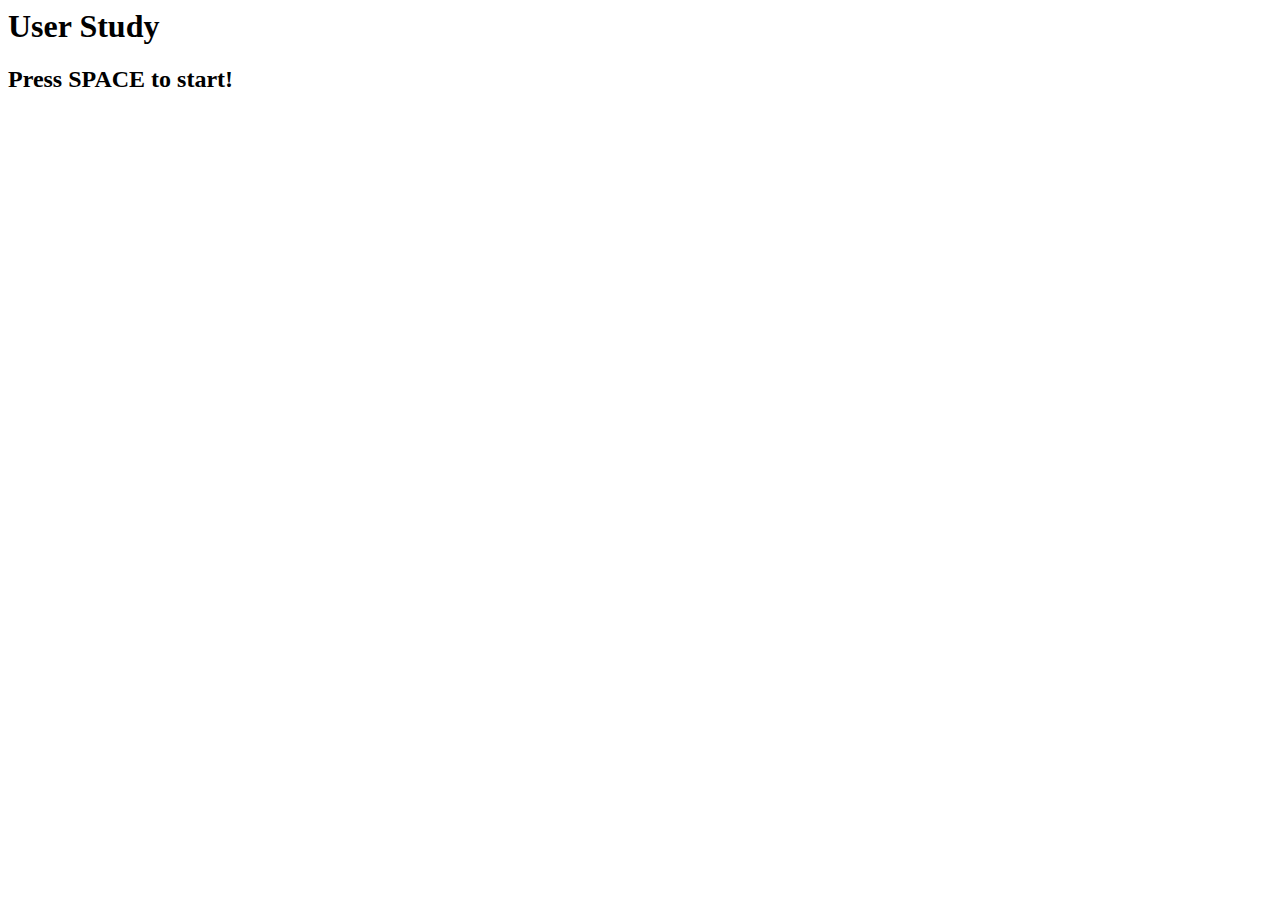
==== Assignment 1/index.html @ 7b250435 "added folder structure" ====
<html>
    <!-- New experiment: show a bunch of things, one of them sticks out, see how fast you can point it out -->
    <head>
        <title>Human Capabilities — Reaction Time Test</title>
        <link rel="stylesheet" href="css/styles.css">
    </head>
    <body>
        <h1 id="indicator">User Study</h1>
        <h2 id="instruction">Press SPACE to start!</h2>
        <p id="time"></p>
        <p id="count"></p>
        <p id="mean"></p>
        <p id="sd"></p>
        <script type="text/javascript" src="js/code.js"></script>
    </body>
</html>
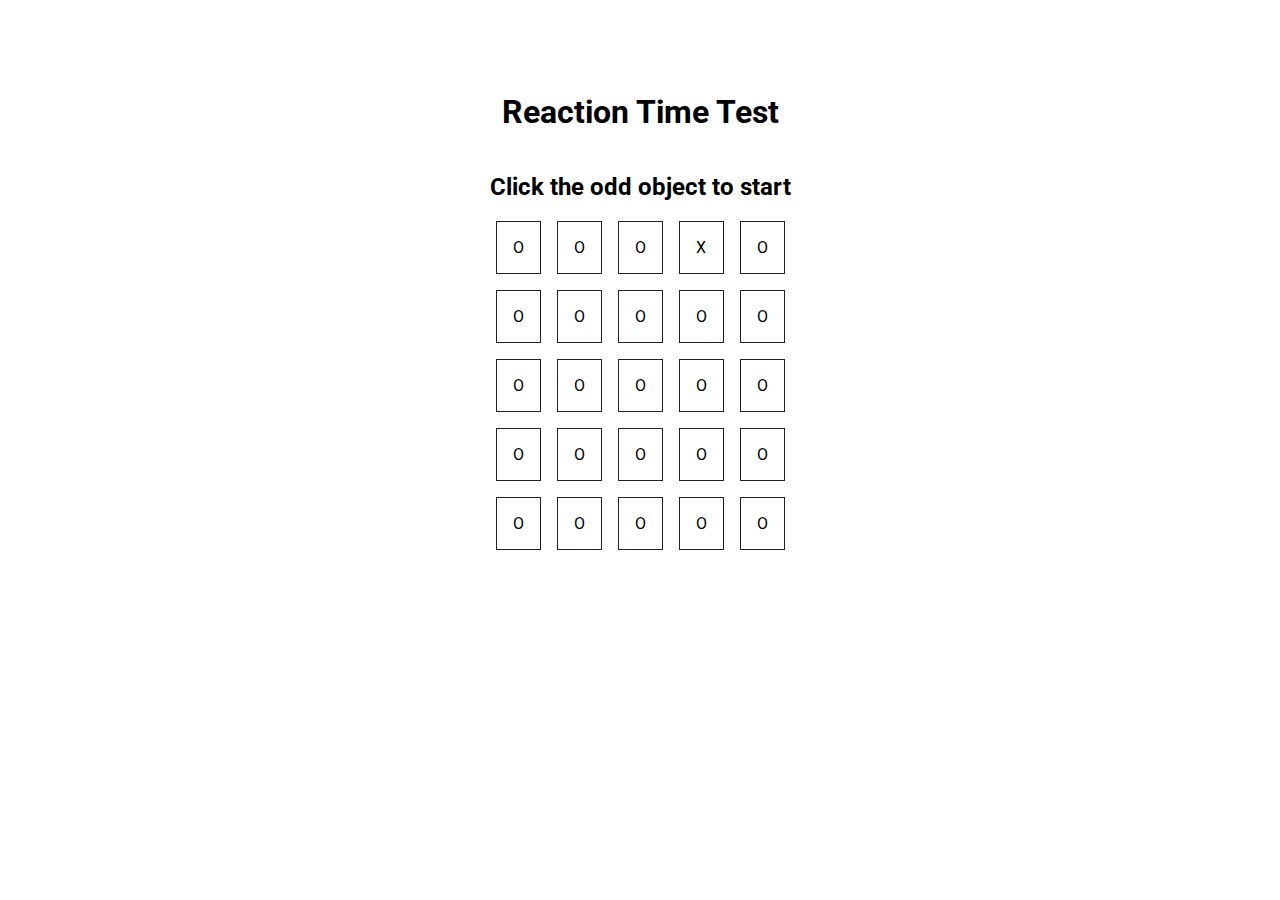
==== commit f8eb29da: "added creation of grid + click functionality" ====
--- a/Assignment 1/index.html
+++ b/Assignment 1/index.html
@@ -3,14 +3,22 @@
     <head>
         <title>Human Capabilities — Reaction Time Test</title>
         <link rel="stylesheet" href="css/styles.css">
+        <link href="https://fonts.googleapis.com/css2?family=Roboto&display=swap" rel="stylesheet">
     </head>
     <body>
-        <h1 id="indicator">User Study</h1>
+        <div class="container">
+            <h1>Reaction Time Test</h1>
+            <h2>Click the odd object to start</h2>
+            <div id="grid">
+
+            </div>
+        </div>
+        <!--<h1 id="indicator">User Study</h1>
         <h2 id="instruction">Press SPACE to start!</h2>
         <p id="time"></p>
         <p id="count"></p>
         <p id="mean"></p>
-        <p id="sd"></p>
+        <p id="sd"></p>-->
         <script type="text/javascript" src="js/code.js"></script>
     </body>
 </html>
--- a/Assignment 1/css/styles.css
+++ b/Assignment 1/css/styles.css
@@ -0,0 +1,33 @@
+:root {
+  --grid-cols: 5;
+  --grid-rows: 5;
+}
+
+html, * {
+  box-sizing: border-box;
+}
+
+html {
+  font-family: 'Roboto', sans-serif;
+}
+
+.container {
+  display: flex;
+  justify-content: center;
+  align-items: center;
+  flex-direction: column;
+  padding-top: 64px;
+}
+
+#grid {
+  display: grid;
+  grid-gap: 1rem; 
+  grid-template-rows: repeat(var(--grid-rows), 1fr);
+  grid-template-columns: repeat(var(--grid-cols), 1fr);
+}
+
+.grid-item {
+  padding: 1rem;
+  border: 1px solid #222222;
+  text-align: center
+}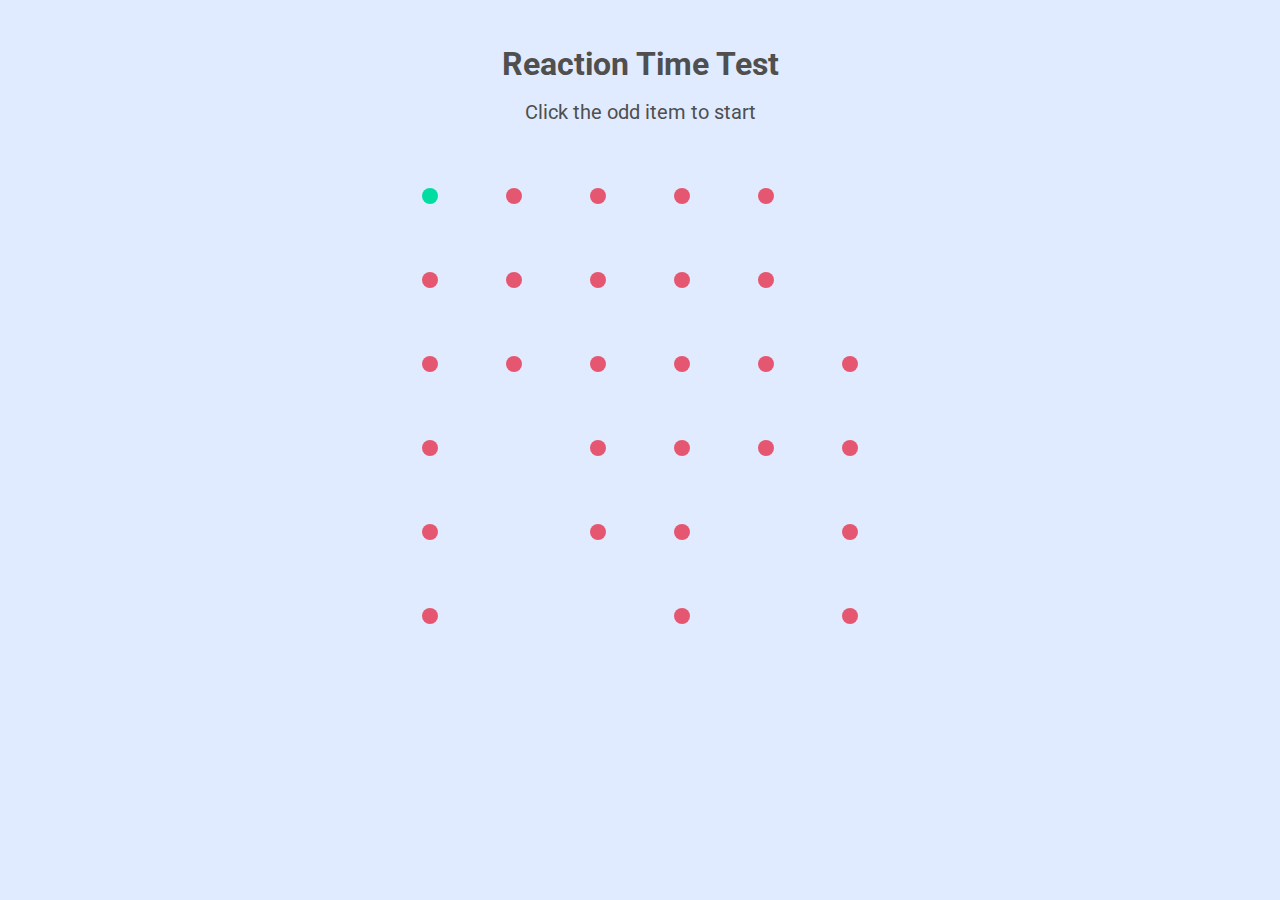
==== commit 49eb6dd3: "added a bunch of styles + working test skeleton" ====
--- a/Assignment 1/index.html
+++ b/Assignment 1/index.html
@@ -1,24 +1,18 @@
 <html>
     <!-- New experiment: show a bunch of things, one of them sticks out, see how fast you can point it out -->
     <head>
-        <title>Human Capabilities — Reaction Time Test</title>
+        <title>Reaction Time Test</title>
         <link rel="stylesheet" href="css/styles.css">
         <link href="https://fonts.googleapis.com/css2?family=Roboto&display=swap" rel="stylesheet">
     </head>
     <body>
         <div class="container">
-            <h1>Reaction Time Test</h1>
-            <h2>Click the odd object to start</h2>
+            <h1 class="title">Reaction Time Test</h1>
+            <h2 id="subtitle" class="subtitle">Click the odd item to start</h2>
             <div id="grid">
 
             </div>
         </div>
-        <!--<h1 id="indicator">User Study</h1>
-        <h2 id="instruction">Press SPACE to start!</h2>
-        <p id="time"></p>
-        <p id="count"></p>
-        <p id="mean"></p>
-        <p id="sd"></p>-->
         <script type="text/javascript" src="js/code.js"></script>
     </body>
 </html>
--- a/Assignment 1/css/styles.css
+++ b/Assignment 1/css/styles.css
@@ -1,14 +1,25 @@
 :root {
-  --grid-cols: 5;
-  --grid-rows: 5;
+  --grid-cols: 6;
+  --grid-rows: 6;
 }
-
 html, * {
   box-sizing: border-box;
 }
+html, body {
+  font-family: 'Roboto', sans-serif;
+  margin: 0;
+  padding: 0;
+  background-color: #E0EBFF;
+  color: #4F4F4F;
+}
 
-html {
-  font-family: 'Roboto', sans-serif;
+.title {
+  margin-bottom: 0;
+}
+.subtitle {
+  font-weight: 400;
+  font-size: 20px;
+  margin-bottom: 32px;
 }
 
 .container {
@@ -16,18 +27,30 @@
   justify-content: center;
   align-items: center;
   flex-direction: column;
-  padding-top: 64px;
+  padding-top: 24px;
 }
 
 #grid {
   display: grid;
-  grid-gap: 1rem; 
+  grid-gap: 0.25rem; 
   grid-template-rows: repeat(var(--grid-rows), 1fr);
   grid-template-columns: repeat(var(--grid-cols), 1fr);
 }
+.grid-item {
+  padding: 2rem;
+  text-align: center;
+  cursor: pointer;
+  transition: all .2s ease-in-out;
+}
+.grid-item-content {
+  background-color: #E55770;
+  padding: 0.5rem;
+  border-radius: 50%;
+}
 
-.grid-item {
-  padding: 1rem;
-  border: 1px solid #222222;
-  text-align: center
+.odd-item:hover, .odd-item:active {
+  transform: scale(1.4);
+}
+.odd-item-content {
+  background-color: #01DCA1;
 }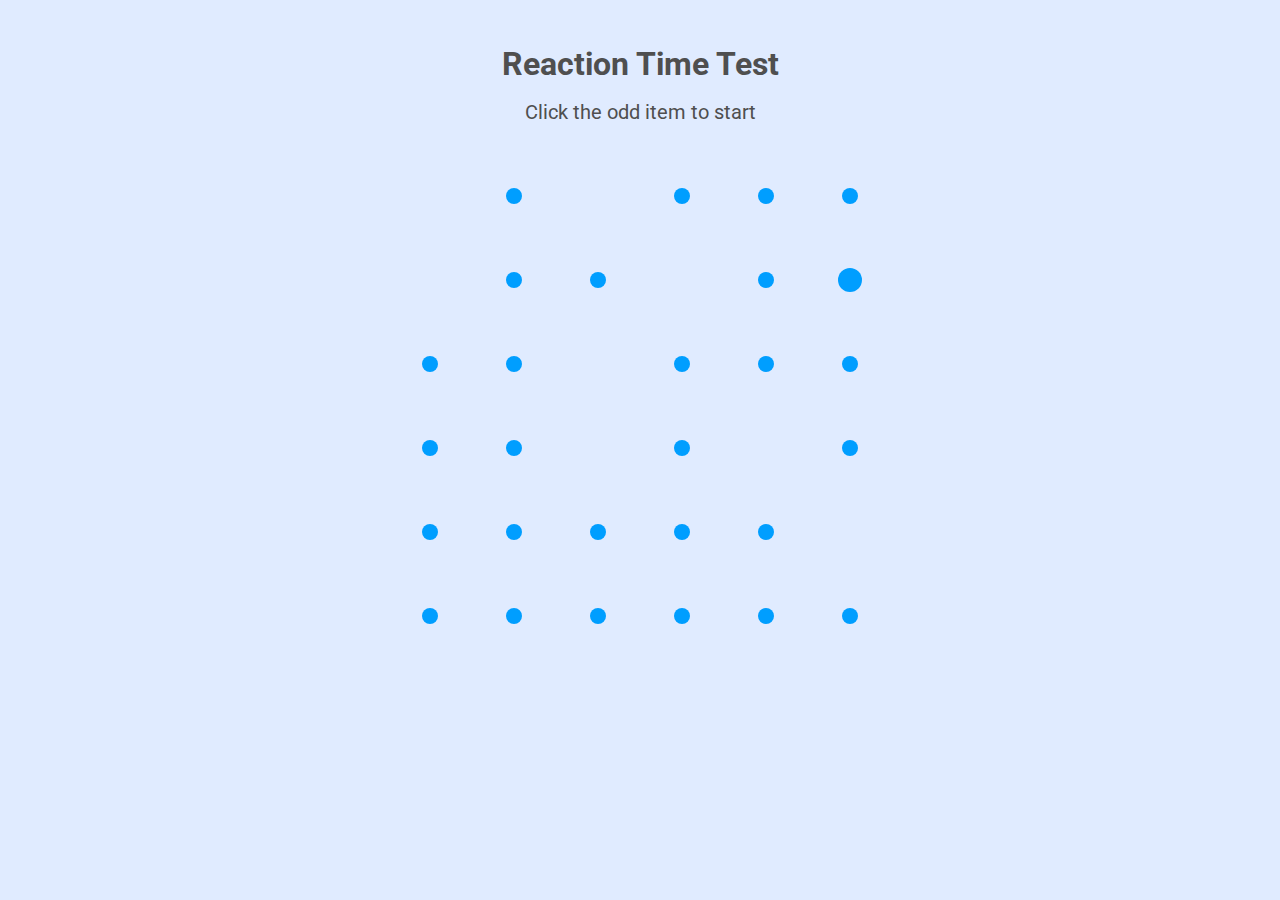
==== commit 74ea7905: "Added variance to tests (multiple test types)" ====
--- a/Assignment 1/index.html
+++ b/Assignment 1/index.html
@@ -12,6 +12,7 @@
             <div id="grid">
 
             </div>
+            <p id="trials"></p>
         </div>
         <script type="text/javascript" src="js/code.js"></script>
     </body>
--- a/Assignment 1/css/styles.css
+++ b/Assignment 1/css/styles.css
@@ -42,15 +42,32 @@
   cursor: pointer;
   transition: all .2s ease-in-out;
 }
-.grid-item-content {
+.grid-item:hover, .grid-item:active {
+  transform: scale(1.25);
+}
+
+.grid-item-content-1 {
   background-color: #E55770;
   padding: 0.5rem;
   border-radius: 50%;
 }
+.grid-item-content-2 {
+  background-color: #4F4F4F;
+  padding: 0.5rem;
+  border-radius: 50%;
+}
+.grid-item-content-3 {
+  background-color: #009EFF;
+  padding: 0.5rem;
+  border-radius: 50%;
+}
 
-.odd-item:hover, .odd-item:active {
-  transform: scale(1.4);
+.odd-item-content-1 {
+  background-color: #01DCA1;
 }
-.odd-item-content {
-  background-color: #01DCA1;
+.odd-item-content-2 {
+  border-radius: 0;
+}
+.odd-item-content-3 {
+  transform: scale(1.5);
 }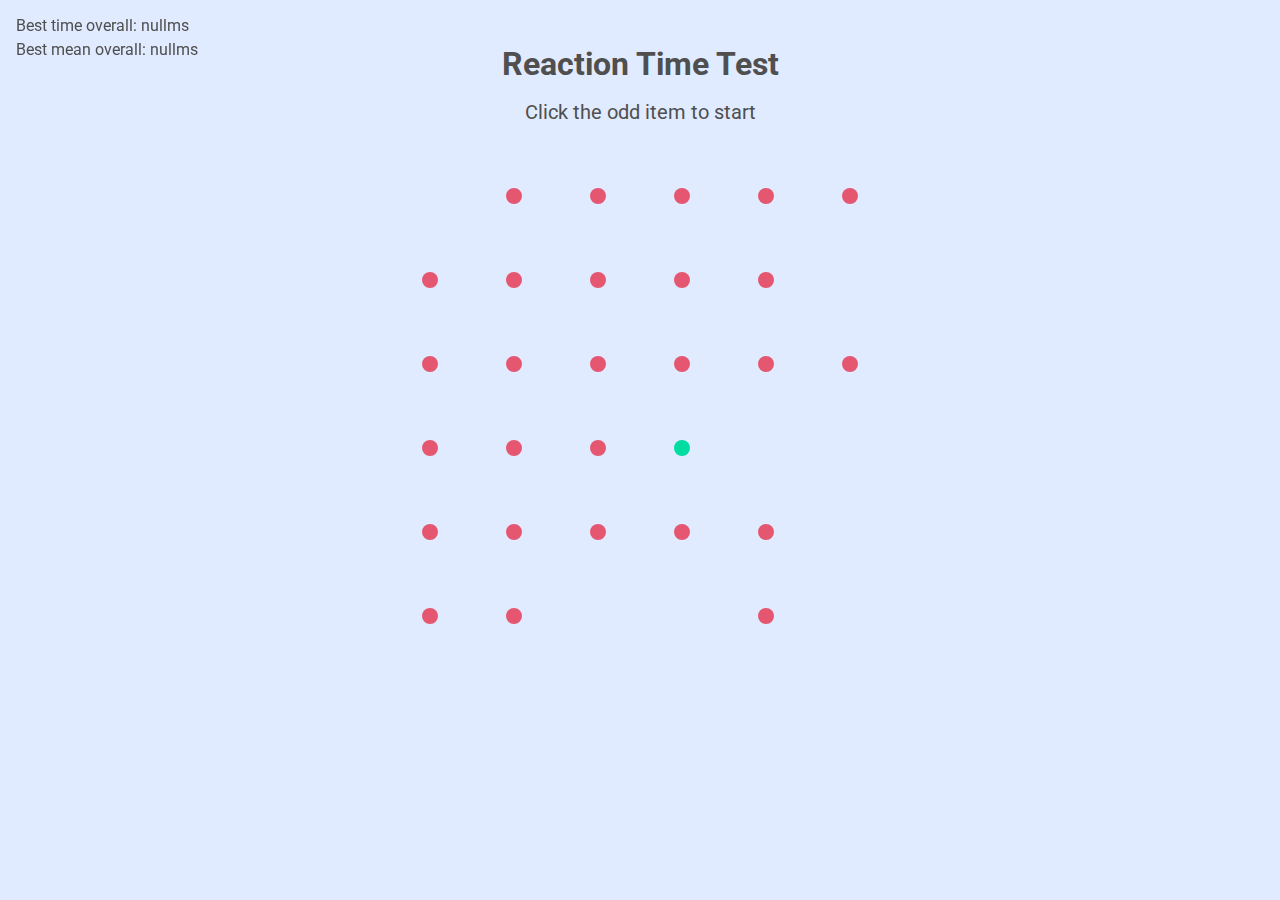
==== commit fc0d0e26: "added all results & calculations + localstorage" ====
--- a/Assignment 1/index.html
+++ b/Assignment 1/index.html
@@ -1,18 +1,30 @@
-<html>
+<!DOCTYPE html>
+<html lang="en">
     <!-- New experiment: show a bunch of things, one of them sticks out, see how fast you can point it out -->
     <head>
         <title>Reaction Time Test</title>
+
+        <meta charset="utf-8">
+        <meta name="viewport" content="width=device-width, initial-scale=1, shrink-to-fit=no">
+
         <link rel="stylesheet" href="css/styles.css">
         <link href="https://fonts.googleapis.com/css2?family=Roboto&display=swap" rel="stylesheet">
     </head>
     <body>
         <div class="container">
+            <div>
+                <p class="best-overall">Best time overall: <span id="best-overall-time"></span></p>
+                <p class="best-overall">Best mean overall: <span id="best-overall-mean"></span></p>
+            </div>
+
             <h1 class="title">Reaction Time Test</h1>
             <h2 id="subtitle" class="subtitle">Click the odd item to start</h2>
             <div id="grid">
 
             </div>
-            <p id="trials"></p>
+            <div id="results">
+
+            </div>
         </div>
         <script type="text/javascript" src="js/code.js"></script>
     </body>
--- a/Assignment 1/css/styles.css
+++ b/Assignment 1/css/styles.css
@@ -5,8 +5,9 @@
 html, * {
   box-sizing: border-box;
 }
-html, body {
+html, body, button {
   font-family: 'Roboto', sans-serif;
+  font-size: 16px;
   margin: 0;
   padding: 0;
   background-color: #E0EBFF;
@@ -36,14 +37,14 @@
   grid-template-rows: repeat(var(--grid-rows), 1fr);
   grid-template-columns: repeat(var(--grid-cols), 1fr);
 }
-.grid-item {
+.grid-item, .odd-item {
   padding: 2rem;
   text-align: center;
   cursor: pointer;
   transition: all .2s ease-in-out;
 }
-.grid-item:hover, .grid-item:active {
-  transform: scale(1.25);
+.odd-item:hover, .odd-item:active {
+  transform: scale(1.3);
 }
 
 .grid-item-content-1 {
@@ -52,7 +53,7 @@
   border-radius: 50%;
 }
 .grid-item-content-2 {
-  background-color: #4F4F4F;
+  background-color: #F1592A;
   padding: 0.5rem;
   border-radius: 50%;
 }
@@ -69,5 +70,91 @@
   border-radius: 0;
 }
 .odd-item-content-3 {
-  transform: scale(1.5);
+  transform: scale(1.6);
+}
+
+.fadeInLeft {
+  opacity: 0;
+  animation-duration: 350ms;
+  animation-fill-mode: both;
+  -webkit-animation-duration: 350ms;
+  -webkit-animation-fill-mode: both;
+
+  animation-name: fadeInLeft;
+  -webkit-animation-name: fadeInLeft;
+}
+
+@keyframes fadeInLeft {
+  from {
+    transform: translate3d(-20px, 0, 0);
+  }
+  to {
+    transform: translate3d(0, 0, 0);
+    opacity: 1;
+  }
+}
+
+.resultsTitle {
+  font-size: 20px;
+  font-weight: 700;
+  margin: 0;
+}
+#best {
+  animation-delay: 300ms;
+  -webkit-animation-delay: 300ms;
+}
+#worst {
+  animation-delay: 500ms;
+  -webkit-animation-delay: 500ms;
+}
+#mean {
+  animation-delay: 700ms;
+  -webkit-animation-delay: 700ms;
+}
+#sd {
+  animation-delay: 900ms;
+  -webkit-animation-delay: 900ms;
+}
+
+.retryButton {
+  text-align: center;
+  white-space: nowrap;
+  vertical-align: middle;
+  transition: all .2s ease-in-out;
+  padding: 8px 12px;
+  cursor: pointer;
+  margin-top: 16px;
+  border: 0;
+  background-color: #FFCF2F;
+  border-radius: 4px;
+}
+.retryButton:hover, .retryButton:focus {
+  text-decoration: none;
+  transform: scale(1.05);
+}
+.retryButton:active {
+  transform: scale(1);
+}
+
+.best-overall {
+  position: fixed;
+  top: 16px;
+  left: 16px;
+  margin: 0;
+}
+
+.best-overall:last-child {
+  top: 40px;
+}
+
+#all-times-wrapper {
+  display: flex;
+  flex-wrap: wrap;
+  margin-bottom: 32px;
+  width: 200px;
+}
+
+#all-times-wrapper p {
+  margin-bottom: 0;
+  flex-basis: 50%;
 }